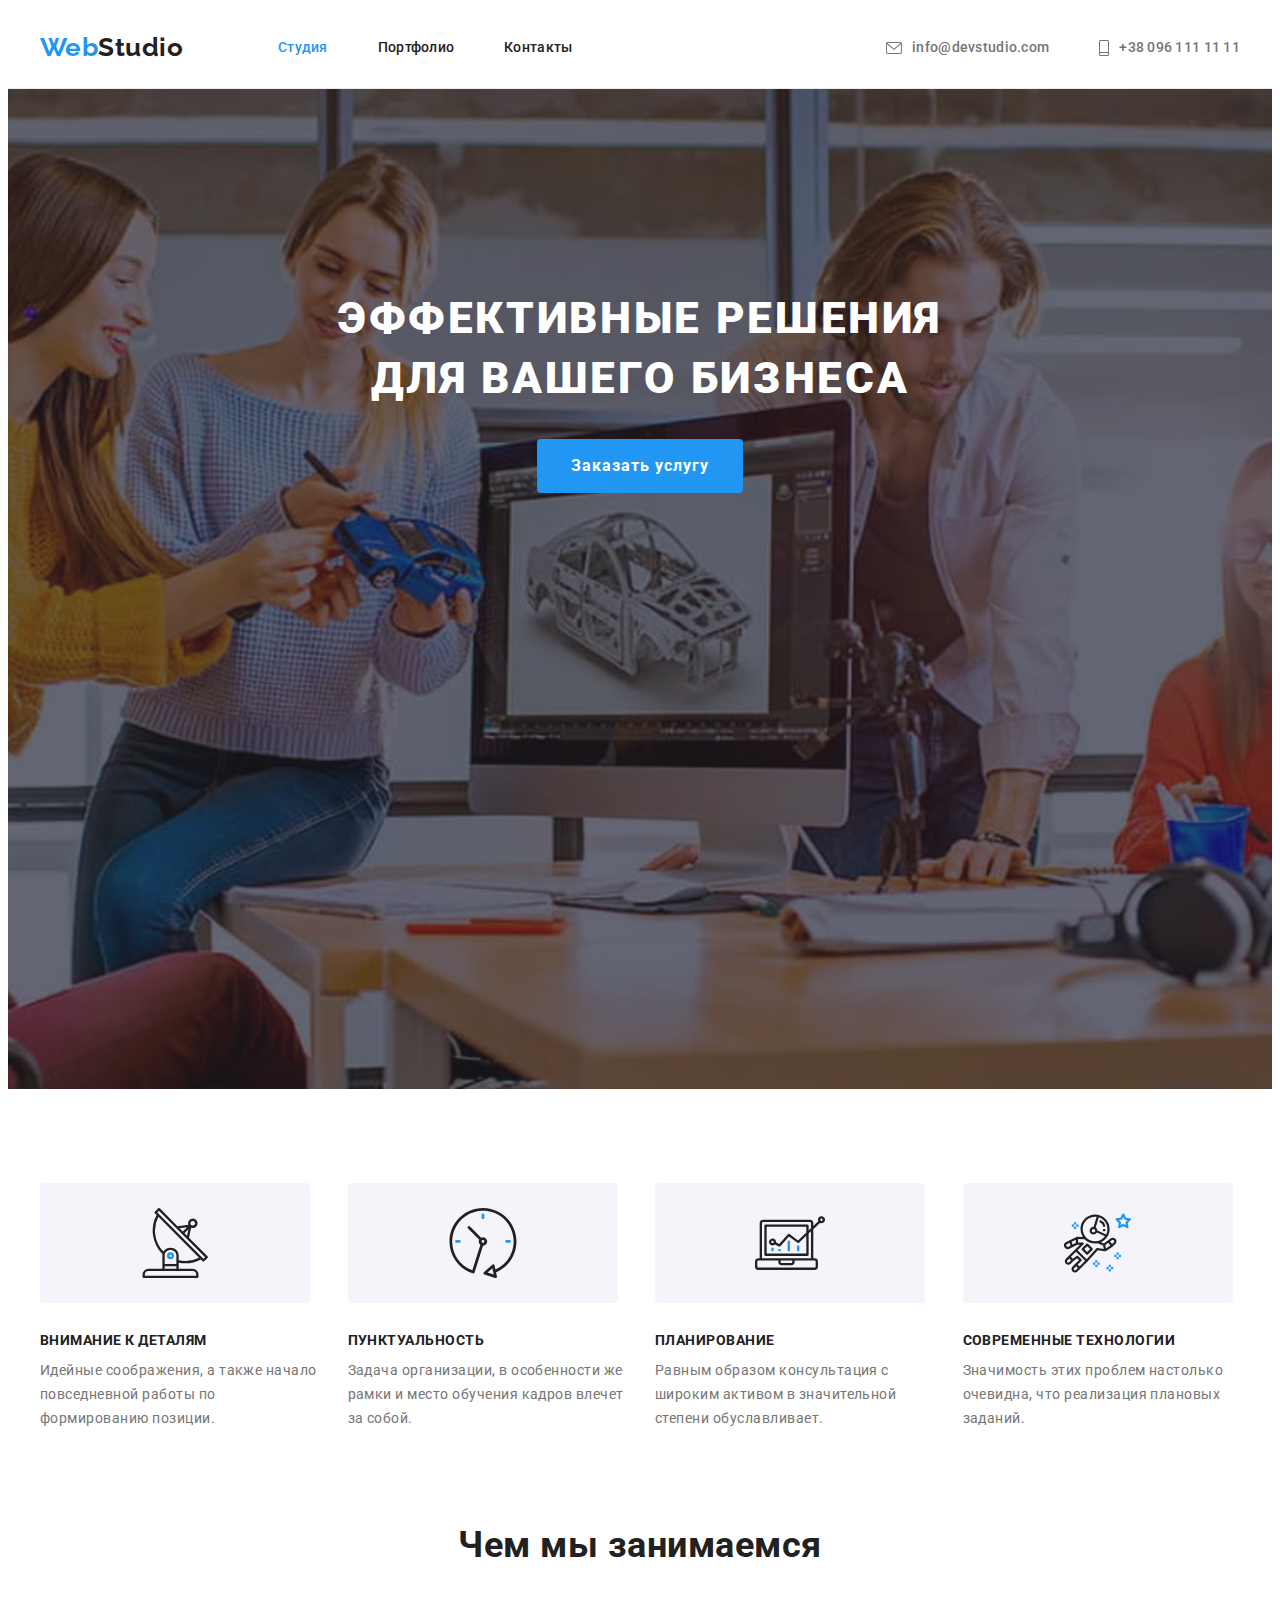
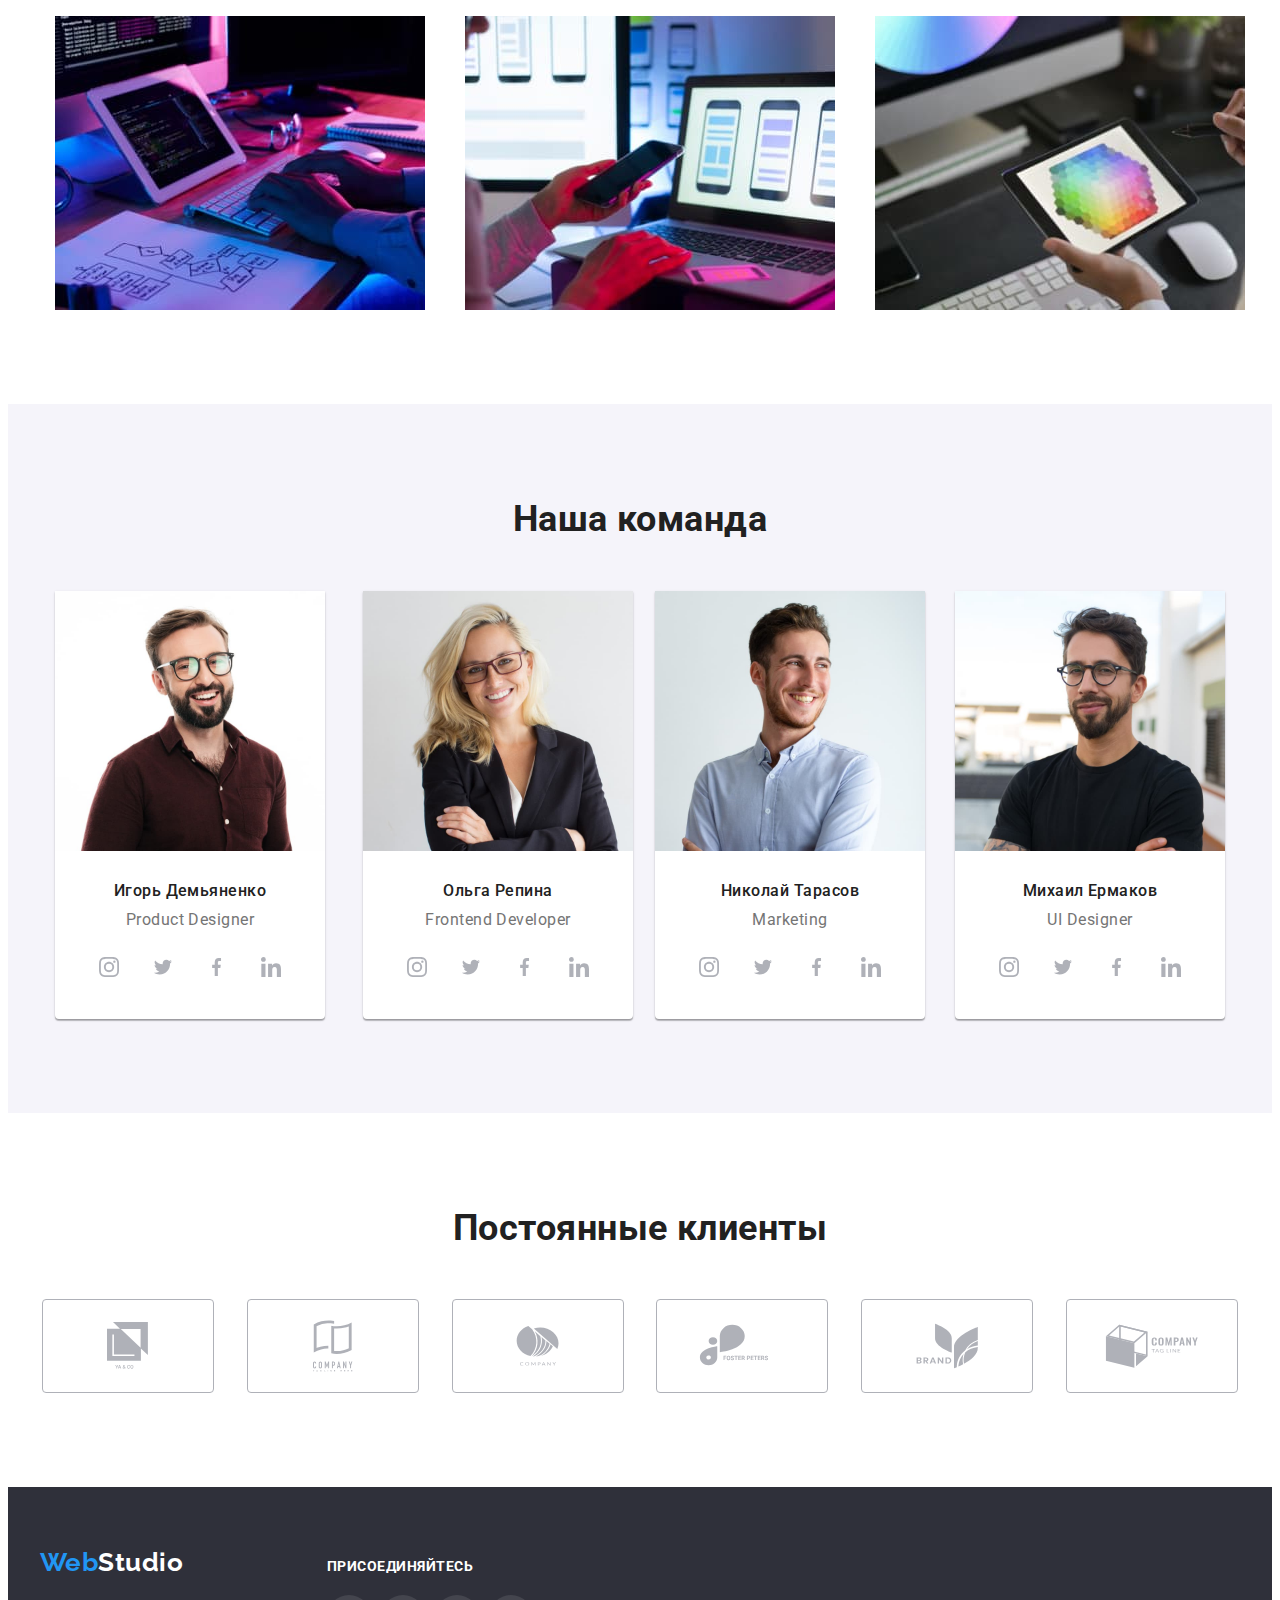
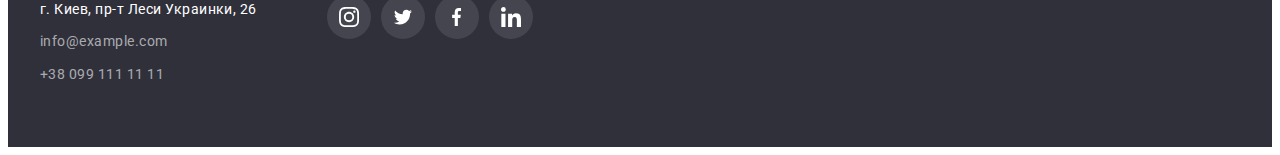
==== index.html @ 79547cd5 "добавлены файлы с предыдущей информацией" ====
<!DOCTYPE html>
<html lang="ru">
  <head>
    <meta charset="UTF-8" />
    <meta http-equiv="X-UA-Compatible" content="IE=edge" />
    <meta name="viewport" content="width=device-width, initial-scale=1.0" />
    <title>Студия</title>
    <link
      href="https://fonts.googleapis.com/css2?family=Raleway:wght@700&family=Roboto:wght@400;500;700;900&display=swap"
      rel="stylesheet"
    />
    <link
      rel="stylesheet"
      href="https://cdnjs.cloudflare.com/ajax/libs/modern-normalize/1.1.0/modern-normalize.min.css"
      integrity="sha512-wpPYUAdjBVSE4KJnH1VR1HeZfpl1ub8YT/NKx4PuQ5NmX2tKuGu6U/JRp5y+Y8XG2tV+wKQpNHVUX03MfMFn9Q=="
      crossorigin="anonymous"
      referrerpolicy="no-referrer"
    />
    <link rel="stylesheet" href="./css/styles.css" />
  </head>
  <body>
    <!--Шапка-->
    <header class="hat">
      <div class="container flex">
        <nav class="flex">
          <a class="hat-logo flex" href="./index.html"><span class="half">Web</span>Studio</a>
          <ul class="hat-list common">
            <li class="item">
              <a class="hat-link current" href="./index.html">Студия</a>
            </li>
            <li class="item">
              <a class="hat-link" href="./portfolio.html">Портфолио</a>
            </li>
            <li class="item">
              <a class="hat-link" href="">Контакты</a>
            </li>
          </ul>
        </nav>

        <ul class="hat-list common info">
          <li class="item">
            <a class="hat-contact" href="mailto:info@devstudio.com">
              <svg class="icon-mail" width="16px" height="12px">
                <use href="./images/sprite.svg#icon-mail"></use>
              </svg>
              info@devstudio.com
            </a>
          </li>
          <li class="item">
            <a class="hat-contact" href="tel:+380961111111">
              <svg class="icon-phone" width="10" height="16px">
                <use href="./images/sprite.svg#icon-phone"></use>
              </svg>
              +38 096 111 11 11
            </a>
          </li>
        </ul>
      </div>
    </header>

    <main>
      <!--Герой-->
      <section class="hiro">
        <h1 class="hiro-title">Эффективные решения для вашего бизнеса</h1>
        <button class="hiro-button" type="button">Заказать услугу</button>
      </section>

      <!--Секция преимуществ-->

      <section class="advantage">
        <div class="container">
          <h2 class="visually-hidden">Наши преимущества</h2>

          <ul class="advantage-list common">
            <li class="subtitle">
              <div class="common advantage-icon">
                <svg width="66px" height="70px">
                  <use class="antenna" href="./images/sprite.svg#icon-antenna"></use>
                </svg>
              </div>
              <h3 class="title">Внимание к деталям</h3>

              <p class="advantage-text">
                Идейные соображения, а также начало повседневной работы по формированию позиции.
              </p>
            </li>
            <li class="subtitle">
              <div class="common advantage-icon">
                <svg width="70px" height="70px">
                  <use class="clock" href="./images/sprite.svg#icon-clock"></use>
                </svg>
              </div>
              <h3 class="title">Пунктуальность</h3>

              <p class="advantage-text">
                Задача организации, в особенности же рамки и место обучения кадров влечет за собой.
              </p>
            </li>
            <li class="subtitle">
              <div class="common advantage-icon">
                <svg width="70px" height="70px">
                  <use class="computer" href="./images/sprite.svg#icon-computer"></use>
                </svg>
              </div>
              <h3 class="title">Планирование</h3>

              <p class="advantage-text">
                Равным образом консультация с широким активом в значительной степени обуславливает.
              </p>
            </li>
            <li class="subtitle">
              <div class="common advantage-icon">
                <svg width="67px" height="70px">
                  <use class="clock" href="./images/sprite.svg#icon-man"></use>
                </svg>
              </div>
              <h3 class="title">Современные технологии</h3>

              <p class="advantage-text">
                Значимость этих проблем настолько очевидна, что реализация плановых заданий.
              </p>
            </li>
          </ul>
        </div>
      </section>

      <!--примеры-->

      <section class="examples">
        <div class="container">
          <h2 class="examples-title">Чем мы занимаемся</h2>
          <ul class="examples-list common">
            <li class="subtitle">
              <a href=""><img src="./images/img.jpg" width="370" alt="написание программы" /></a>
            </li>
            <li class="subtitle">
              <a href=""
                ><img
                  src="./images/imgg.jpg"
                  width="370"
                  alt="изображение макетов телефонов на ноутбуке"
              /></a>
            </li>
            <li class="subtitle">
              <a href=""
                ><img src="./images/imggg.jpg" width="370" alt="выбор цветовой гаммы на планшете"
              /></a>
            </li>
          </ul>
        </div>
      </section>

      <!--Секция о нашей команде-->
      <section class="ourteam">
        <div class="container">
          <h2 class="ourteam-title">Наша команда</h2>
          <ul class="ourteam-list common">
            <li class="sub-one">
              <a href=""><img src="./images/nf.jpg" width="270" alt="Игорь Демьяненко" /></a>
              <div class="carts">
                <h3 class="title">Игорь Демьяненко</h3>
                <p class="text">Product Designer</p>
                <ul class="ourteam-icon common">
                  <li class="icon-list common">
                    <a class="icon-link common" href=""
                      ><svg class="icon-svg" width="20px" height="20px">
                        <use href="./images/sprite.svg#icon-instagram"></use></svg
                    ></a>
                  </li>
                  <li class="icon-list common">
                    <a class="icon-link common" href=""
                      ><svg class="icon-svg" width="20px" height="16.25px">
                        <use href="./images/sprite.svg#icon-twitter"></use></svg
                    ></a>
                  </li>
                  <li class="icon-list common">
                    <a class="icon-link common" href=""
                      ><svg class="icon-svg" width="10px" height="20px">
                        <use href="./images/sprite.svg#icon-facebook"></use></svg
                    ></a>
                  </li>
                  <li class="icon-list common">
                    <a class="icon-link common" href=""
                      ><svg class="icon-svg" width="20px" height="20px">
                        <use href="./images/sprite.svg#icon-linkedin"></use></svg
                    ></a>
                  </li>
                </ul>
              </div>
            </li>

            <li class="sub-two">
              <a href=""><img src="./images/no.jpg" width="270" alt="Ольга Репина" /></a>
              <div class="carts">
                <h3 class="title">Ольга Репина</h3>
                <p class="text">Frontend Developer</p>
                <ul class="ourteam-icon common">
                  <li class="icon-list common">
                    <a class="icon-link common" href=""
                      ><svg class="icon-svg" width="20px" height="20px">
                        <use href="./images/sprite.svg#icon-instagram"></use></svg
                    ></a>
                  </li>
                  <li class="icon-list common">
                    <a class="icon-link common" href=""
                      ><svg class="icon-svg" width="20px" height="16.25px">
                        <use href="./images/sprite.svg#icon-twitter"></use></svg
                    ></a>
                  </li>
                  <li class="icon-list common">
                    <a class="icon-link common" href=""
                      ><svg class="icon-svg" width="10px" height="20px">
                        <use href="./images/sprite.svg#icon-facebook"></use></svg
                    ></a>
                  </li>
                  <li class="icon-list common">
                    <a class="icon-link common" href=""
                      ><svg class="icon-svg" width="20px" height="20px">
                        <use href="./images/sprite.svg#icon-linkedin"></use></svg
                    ></a>
                  </li>
                </ul>
              </div>
            </li>

            <li class="sub-thri">
              <a href=""><img src="./images/nt.jpg" width="270" alt="Николай Тарасов" /></a>
              <div class="carts">
                <h3 class="title">Николай Тарасов</h3>
                <p class="text">Marketing</p>
                <ul class="ourteam-icon common">
                  <li class="icon-list common">
                    <a class="icon-link common" href=""
                      ><svg class="icon-svg" width="20px" height="20px">
                        <use href="./images/sprite.svg#icon-instagram"></use></svg
                    ></a>
                  </li>
                  <li class="icon-list common">
                    <a class="icon-link common" href=""
                      ><svg class="icon-svg" width="20px" height="16.25px">
                        <use href="./images/sprite.svg#icon-twitter"></use></svg
                    ></a>
                  </li>
                  <li class="icon-list common">
                    <a class="icon-link common" href=""
                      ><svg class="icon-svg" width="10px" height="20px">
                        <use href="./images/sprite.svg#icon-facebook"></use></svg
                    ></a>
                  </li>
                  <li class="icon-list common">
                    <a class="icon-link common" href=""
                      ><svg class="icon-svg" width="20px" height="20px">
                        <use href="./images/sprite.svg#icon-linkedin"></use></svg
                    ></a>
                  </li>
                </ul>
              </div>
            </li>

            <li class="sab-four">
              <a href=""><img src="./images/ntr.jpg" width="270" alt="Михаил Ермаков" /></a>
              <div class="carts">
                <h3 class="title">Михаил Ермаков</h3>
                <p class="text">UI Designer</p>
                <ul class="ourteam-icon common">
                  <li class="icon-list common">
                    <a class="icon-link common" href=""
                      ><svg class="icon-svg" width="20px" height="20px">
                        <use href="./images/sprite.svg#icon-instagram"></use></svg
                    ></a>
                  </li>
                  <li class="icon-list common">
                    <a class="icon-link common" href=""
                      ><svg class="icon-svg" width="20px" height="16.25px">
                        <use href="./images/sprite.svg#icon-twitter"></use></svg
                    ></a>
                  </li>
                  <li class="icon-list common">
                    <a class="icon-link common" href=""
                      ><svg class="icon-svg" width="10px" height="20px">
                        <use href="./images/sprite.svg#icon-facebook"></use></svg
                    ></a>
                  </li>
                  <li class="icon-list common">
                    <a class="icon-link common" href=""
                      ><svg class="icon-svg" width="20px" height="20px">
                        <use href="./images/sprite.svg#icon-linkedin"></use></svg
                    ></a>
                  </li>
                </ul>
              </div>
            </li>
          </ul>
        </div>
      </section>

      <!-- Постоянные клиенты -->

      <section class="clients">
        <div class="container">
          <h2 class="clients-title">Постоянные клиенты</h2>
          <ul class="clients-icon common">
            <li class="clients-list common">
              <a class="clients-link common" href="">
                <svg class="clients-svg" width="41px" height="47px">
                  <use href="./images/sprite.svg#icon-logo1"></use>
                </svg>
              </a>
            </li>
            <li class="clients-list common">
              <a class="clients-link common" href=""
                ><svg class="clients-svg" width="40px" height="52px">
                  <use href="./images/sprite.svg#icon-logo2"></use></svg
              ></a>
            </li>
            <li class="clients-list common">
              <a class="clients-link common" href=""
                ><svg class="clients-svg" width="43px" height="41px">
                  <use href="./images/sprite.svg#icon-logo3"></use></svg
              ></a>
            </li>
            <li class="clients-list common">
              <a class="clients-link common" href=""
                ><svg class="clients-svg" width="106px" height="60px">
                  <use href="./images/sprite.svg#icon-Logo4"></use></svg
              ></a>
            </li>
            <li class="clients-list common">
              <a class="clients-link common" href=""
                ><svg class="clients-svg" width="63px" height="46px">
                  <use href="./images/sprite.svg#icon-logo5"></use></svg
              ></a>
            </li>
            <li class="clients-list common">
              <a class="clients-link common" href=""
                ><svg class="clients-svg" width="94px" height="44px">
                  <use href="./images/sprite.svg#icon-logo6"></use></svg
              ></a>
            </li>
          </ul>
        </div>
      </section>
    </main>
    <!--Футер-->
    <footer class="cellar">
      <div class="container flex">
        <div>
          <a class="cellar-logo" href="./index.html"><span class="half">Web</span>Studio</a>
          <address class="user">
            г. Киев, пр-т Леси Украинки, 26 <br />
            <a class="user-mail" href="mailto:info@example.com">info@example.com</a>
            <a class="user-phone" href="tel:+380991111111">+38 099 111 11 11</a>
          </address>
        </div>
        <div class="act">
          <em class="act-title">присоединяйтесь</em>
          <ul class="act-list common">
            <li class="common act-items">
              <a class="act-link common" href=""
                ><svg width="20px" height="20px">
                  <use href="./images/sprite.svg#icon-instagram"></use></svg
              ></a>
            </li>
            <li class="common act-items">
              <a class="act-link common" href=""
                ><svg width="20px" height="16.25px">
                  <use href="./images/sprite.svg#icon-twitter"></use></svg
              ></a>
            </li>
            <li class="common act-items">
              <a class="act-link common" href=""
                ><svg width="10px" height="20px">
                  <use href="./images/sprite.svg#icon-facebook"></use></svg
              ></a>
            </li>
            <li class="common act-items">
              <a class="act-link common" href=""
                ><svg width="20px" height="20px">
                  <use href="./images/sprite.svg#icon-linkedin"></use></svg
              ></a>
            </li>
          </ul>
        </div>
      </div>
    </footer>
  </body>
</html>
---- css/styles.css ----
:root {
  --text-color: #757575;
  --titel-color: #212121;
  --activ-color: #2196f3;
  --header-bcg-color: #ffffff;
  --hiro-bcg-color: #2f303a;
  --team-bcg-color: #f5f4fa;
  --adress-color: rgba(255, 255, 255, 0.6);
  --header-border-color: #ececec;
  --portfolio-border-color: #eeeeee;
  --gradient: rgba(47, 48, 58, 0.4);
  --icon-color: #afb1b8;
}

/* common */

a:active,
a:focus,
button:focus,
button:active {
  outline: none;
}

.container {
  width: 1200px;
  padding-left: 15px;
  padding-right: 15px;
  margin: 0 auto;
}

body {
  color: var(--titel-color);
  background-color: var(--header-bcg-color);
  font-family: Roboto, sans-serif;
  letter-spacing: 0.03em;
}

img {
  max-width: 100%;
  display: block;
}

.common {
  list-style-type: none;
  padding-left: 0;
  margin-top: 0;
  margin-bottom: 0;

  display: flex;
  align-items: center;
  justify-content: center;
}

/* HEADER */

.hat-list .hat-link.current {
  color: var(--activ-color);
}

.hat {
  background-color: var(--header-bcg-color);
  border-bottom: 1px solid var(--header-border-color);
}

.half {
  color: var(--activ-color);
}

.hat-logo,
.cellar-logo {
  font-family: Raleway, sans-serif;
  font-weight: 700;
  font-size: 26px;
  line-height: 1.19;
  width: 145px;
}

.hat-logo {
  display: block;
  padding-top: 24px;
  padding-bottom: 25px;
  margin-right: 93px;
}

.hat-link,
.hat-logo {
  color: var(--titel-color);
  text-decoration: none;
}
.hat-link:hover,
.hat-link:focus,
.hat-logo:hover,
.hat-logo:focus,
.cellar-logo:hover,
.cellar-logo:focus {
  color: var(--activ-color);
}
.hat-contact {
  color: var(--text-color);

  text-decoration: none;
  font-style: normal;
}
.hat-contact:hover,
.hat-contact:focus {
  color: var(--activ-color);
}

.hat-list .hat-link,
.hat-list .hat-contact {
  display: inline-flex;
  padding-top: 32px;
  padding-bottom: 32px;
  align-items: center;
}

.hat-list {
  font-weight: 500;
  font-size: 14px;
  line-height: 1.14;
  letter-spacing: 0.02em;
}

.hat-list .item:not(:last-child) {
  margin-right: 50px;
}
.flex {
  display: flex;
  align-items: center;
}

.info {
  margin-left: auto;
}

/* hat-svg */

.icon-mail {
  margin-right: 10px;
  fill: currentColor;
}

.icon-phone {
  margin-right: 10px;
  fill: currentColor;
}

.hat-contact:hover,
.hat-contact:focus {
  color: var(--activ-color);
}

/* HIRO */

.visually-hidden {
  position: absolute;
  width: 1px;
  height: 1px;
  margin: -1px;
  border: 0;
  padding: 0;

  white-space: nowrap;
  clip-path: inset(100%);
  clip: rect(0 0 0 0);
  overflow: hidden;
}

.hiro,
.cellar {
  background-color: var(--hiro-bcg-color);
}

.hiro {
  text-align: center;
  padding-top: 200px;
  padding-bottom: 200px;

  height: 600px;
  max-width: 1600px;
  margin-left: auto;
  margin-right: auto;

  background-image: linear-gradient(var(--gradient), var(--gradient)), url(../images/hiro.jpg);
  background-repeat: no-repeat;
  background-size: cover;
  background-position: 50% 50%;
}

.hiro-title {
  color: var(--header-bcg-color);
  font-weight: 900;
  font-size: 44px;
  line-height: 1.36;
  letter-spacing: 0.06em;
  text-transform: uppercase;
  max-width: 696px;

  padding-bottom: 0px;
  margin-top: 0px;
  margin-bottom: 30px;

  margin-right: auto;
  margin-left: auto;
}
.hiro-button {
  color: var(--header-bcg-color);
  background-color: var(--activ-color);
  font-family: inherit;
  font-weight: 700;
  font-size: 16px;
  line-height: 1.9;
  text-align: center;

  border-color: transparent;
  align-items: center;
  letter-spacing: 0.06em;
  cursor: pointer;
  display: inline-block;

  min-width: 200px;
  padding: 10px 32px;
  border-radius: 4px;
}

.hiro-button:hover,
.hiro-button:focus {
  color: var(--activ-color);
  background-color: var(--header-bcg-color);
}

/* ADVANTAGE */

.advantage {
  padding-top: 94px;
  padding-bottom: 94px;
}
.title {
  color: var(--titel-color);
  font-weight: 700;
  font-size: 14px;
  line-height: 1.14;
  text-transform: uppercase;

  margin-top: 0;
  margin-bottom: 10px;
}
.advantage-text {
  color: var(--text-color);
  font-size: 14px;
  line-height: 1.7;

  margin: 0;
}
.advantage-list {
  margin-right: -30px;
}

.advantage-list > .subtitle {
  flex-basis: calc(100% / 4 - 30px);
  margin-right: 30px;
}

/* advantage-svg */

.advantage-icon {
  width: 270px;
  height: 120px;
  background-color: var(--team-bcg-color);
  margin-bottom: 30px;
  border-radius: 4px;
}

/* EXAMPLES */
.examples {
  padding-bottom: 94px;
}

.examples-title,
.ourteam-title,
.clients-title {
  color: var(--titel-color);
  font-weight: 700;
  font-size: 36px;
  line-height: 1.17;
  text-align: center;

  margin-top: 0;
  margin-bottom: 50px;
}

.examples-list {
  margin-right: -30px;
}

.examples-list > .subtitle {
  flex-basis: calc(100% / 3 - 30px);

  margin-right: 30px;
}

.examples-list > .subtitle:nth-child(3n) {
  margin-right: 0;
}

/*OURTEAM */

.ourteam {
  background-color: var(--team-bcg-color);
  padding-top: 94px;
  padding-bottom: 94px;
}

.ourteam-list .title {
  color: var(--titel-color);
  font-weight: 500;
  font-size: 16px;
  line-height: 1.19;

  text-transform: none;

  margin-bottom: 10px;
  margin-left: 0;
  margin-right: 0;
}
.ourteam-list .text {
  color: var(--text-color);
  font-size: 16px;
  line-height: 1.19;

  margin-top: 0;
  margin-bottom: 16px;
}

.carts {
  padding-top: 30px;
  padding-bottom: 30px;

  text-align: center;
}

.sub-two {
  margin-left: 38px;
  margin-right: 22px;
}

.sub-thri {
  margin-right: 30px;
}

/*border for our team card */

.ourteam-list > li {
  background: var(--header-bcg-color);
  box-shadow: 0px 1px 3px rgba(0, 0, 0, 0.12), 0px 1px 1px rgba(0, 0, 0, 0.14),
    0px 2px 1px rgba(0, 0, 0, 0.2);
  border-radius: 0px 0px 4px 4px;
}

/* ourteam-svg */

.icon-link {
  width: 44px;
  height: 44px;
  border-radius: 50%;
  fill: var(--icon-color);
}

.icon-list:not(:last-child) {
  margin-right: 10px;
}

.icon-link:hover,
.icon-link:focus {
  fill: var(--header-bcg-color);
  background-color: var(--activ-color);
}
/* CLIENTS  */

.clients-title {
  margin-bottom: 50px;
}

.clients {
  padding-top: 94px;
  padding-bottom: 94px;
}

.clients-link {
  width: 170px;
  height: 92px;
  border: 1px solid #afb1b8;
  border-radius: 4px;
  color: var(--icon-color);
}

.clients-svg {
  fill: currentColor;
}

.clients-link:hover,
.clients-link:focus {
  color: var(--activ-color);
  border-color: var(--activ-color);
}

.clients-icon {
  margin-right: -30px;
}

.clients-list {
  flex-basis: calc(100% / 6 - 30px);
  margin-right: 30px;
}

/* FOOTER */

.cellar {
  padding-top: 60px;
  padding-bottom: 60px;
}

.cellar-logo {
  color: var(--header-bcg-color);
  text-decoration: none;

  display: block;
  margin-bottom: 20px;
}

.user {
  color: var(--header-bcg-color);
  font-size: 14px;
  line-height: 1.7;
  font-style: normal;
}
.user-mail,
.user-phone {
  color: var(--adress-color);
  text-decoration: none;
  font-size: 14px;
  line-height: 1.7;
  font-style: normal;

  display: block;
}
.user-mail:hover,
.user-mail:focus,
.user-phone:hover,
.user-phone:focus {
  color: var(--activ-color);
}

.user-mail {
  margin-top: 9px;
  margin-bottom: 9px;
}

/* footer-svg*/

.act {
  margin-left: 70px;
  align-self: flex-start;
  padding-top: 12px;
}

.act-title {
  font-style: normal;
  font-weight: 700;
  font-size: 14px;
  line-height: 1.14;
  text-transform: uppercase;

  color: var(--header-bcg-color);

  display: block;
  margin-bottom: 20px;
}

.act-link {
  width: 44px;
  height: 44px;
  border-radius: 50%;
  color: var(--header-bcg-color);
  background-color: rgba(255, 255, 255, 0.1);
}

.act-items:not(:last-child) {
  margin-right: 10px;
}

.act-link svg {
  fill: currentColor;
}
.act-link:hover,
.act-link:focus {
  background-color: var(--activ-color);
}

/* PORTFOLIO */

.general-btn {
  color: var(--titel-color);
  background-color: var(--team-bcg-color);
  font-family: inherit;

  font-weight: 500;
  font-size: 16px;
  line-height: 1.6;
  letter-spacing: 0.03em;
  cursor: pointer;
  border-radius: 4px;
  border: transparent;

  padding: 6px 22px;
}

.general-btn:hover,
.general-btn:focus {
  color: var(--header-bcg-color);
  background-color: var(--activ-color);
  background: #2196f3;
  box-shadow: 0px 3px 1px rgba(0, 0, 0, 0.1), 0px 1px 2px rgba(0, 0, 0, 0.08),
    0px 2px 2px rgba(0, 0, 0, 0.12);
}

.general-list,
.general-items {
  list-style-type: none;

  padding-left: 0;
  margin-top: 0;
  margin-bottom: 0;
}

.general-link {
  text-decoration: none;
}

.general-cards:hover,
.general-cards:focus {
  border: 1px solid #eeeeee;
  box-shadow: 0px 1px 1px rgba(0, 0, 0, 0.12), 0px 4px 4px rgba(0, 0, 0, 0.06),
    1px 4px 6px rgba(0, 0, 0, 0.16);
}

.general-link .prewieu {
  padding: 20px 24px;
}

.general-title {
  color: var(--titel-color);
  font-weight: 700;
  font-size: 18px;
  line-height: 2;
  letter-spacing: 0.06em;

  margin-bottom: 0;
  margin-top: 0;
}

.general-text {
  color: var(--text-color);
  font-style: normal;
  font-size: 16px;
  line-height: 1.88;

  margin-top: 4px;
  margin-bottom: 0;
}

/*portfolio/ container */

.general {
  padding-top: 94px;
  padding-bottom: 94px;
}

.general-items li {
  background: var(--header-bcg-color);
  border: 1px solid var(--portfolio-border-color);
}

/*portfolio/ flex */
.general-list {
  display: flex;
  justify-content: center;
  margin-bottom: 50px;
}
.general-list li:not(:last-child) {
  margin-right: 8px;
}

.general-items {
  display: flex;
  flex-wrap: wrap;
  margin-right: -30px;
  margin-bottom: -30px;
}

.general-items li {
  flex-basis: calc(100% / 3 - 30px);
  margin-right: 30px;
  margin-bottom: 30px;
}
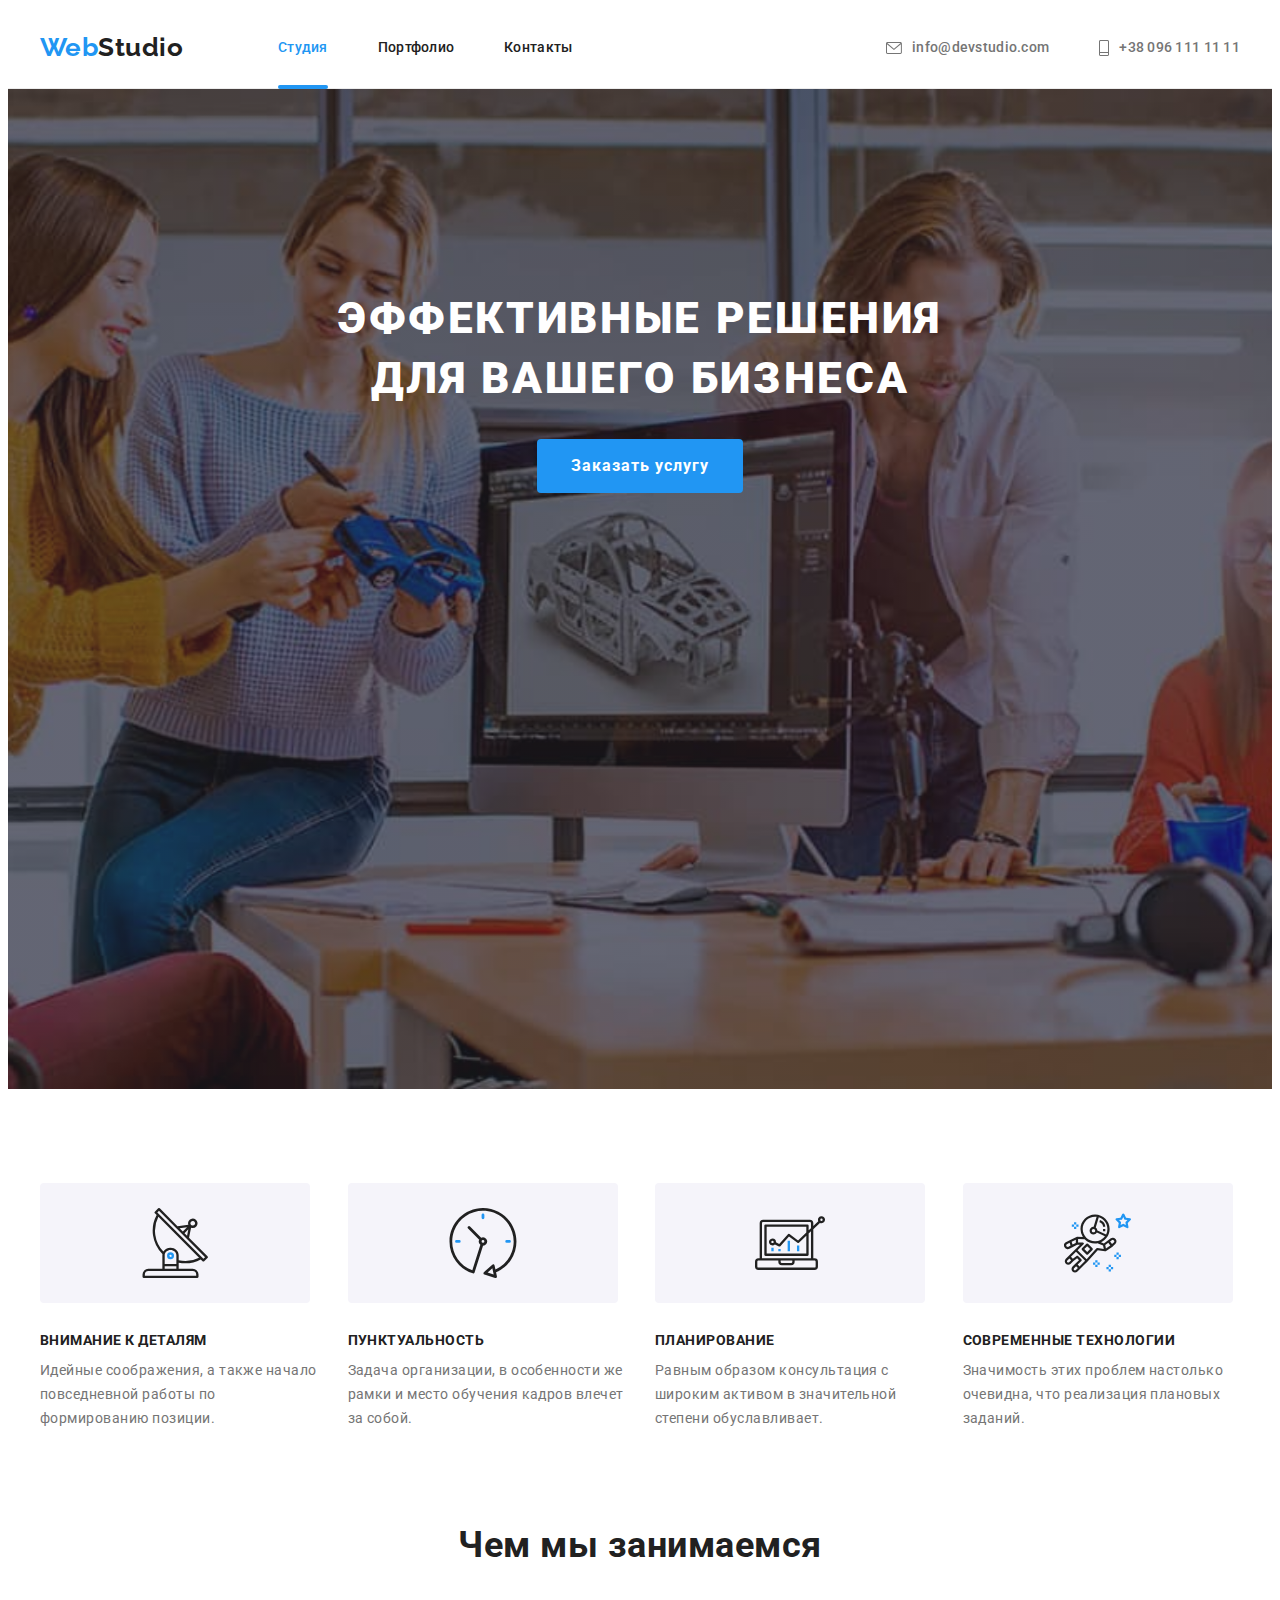
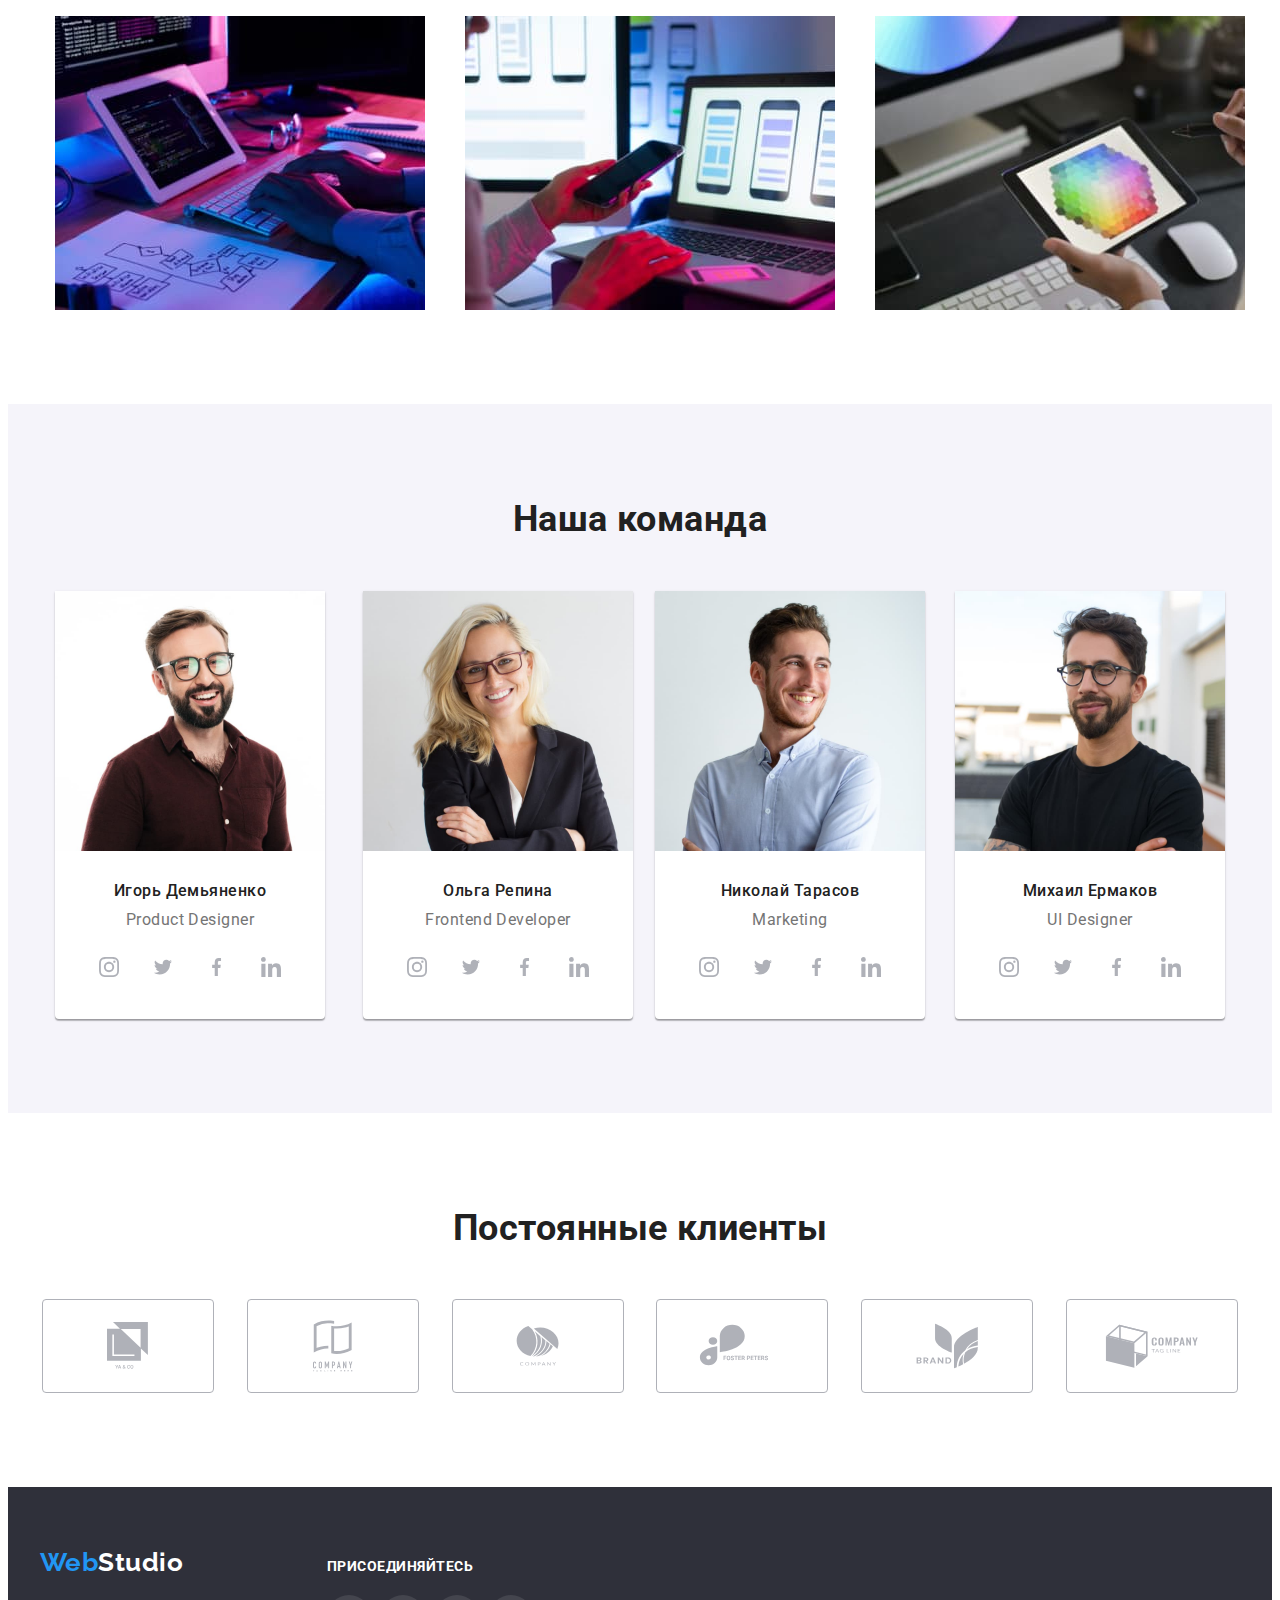
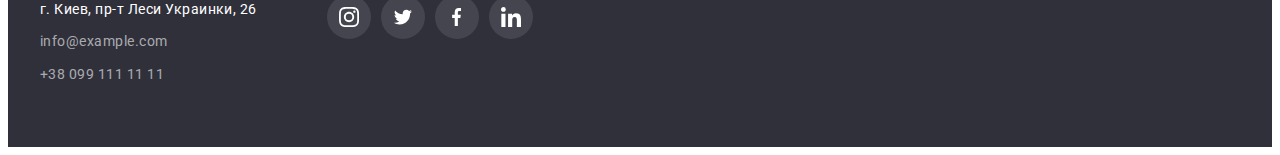
==== commit 905a1550: "добавлены эффекты в хедер" ====
--- a/index.html
+++ b/index.html
@@ -26,7 +26,10 @@
           <a class="hat-logo flex" href="./index.html"><span class="half">Web</span>Studio</a>
           <ul class="hat-list common">
             <li class="item">
-              <a class="hat-link current" href="./index.html">Студия</a>
+              <div class="current-box">
+                <a class="hat-link current" href="./index.html">Студия</a>
+                <div class="studio-current"></div>
+              </div>
             </li>
             <li class="item">
               <a class="hat-link" href="./portfolio.html">Портфолио</a>
@@ -347,7 +350,7 @@
         <div>
           <a class="cellar-logo" href="./index.html"><span class="half">Web</span>Studio</a>
           <address class="user">
-            г. Киев, пр-т Леси Украинки, 26 <br />
+            г. Киев, пр-т Леси Украинки, 26
             <a class="user-mail" href="mailto:info@example.com">info@example.com</a>
             <a class="user-phone" href="tel:+380991111111">+38 099 111 11 11</a>
           </address>
--- a/css/styles.css
+++ b/css/styles.css
@@ -53,7 +53,23 @@
 
 /* HEADER */
 
-.hat-list .hat-link.current {
+.current-box {
+  position: relative;
+}
+
+.studio-current {
+  position: absolute;
+  bottom: -1px;
+  right: 0;
+
+  width: 100%;
+  height: 4px;
+
+  background-color: var(--activ-color);
+  border-radius: 2px;
+}
+
+.hat-link.current {
   color: var(--activ-color);
 }
 
@@ -88,11 +104,7 @@
   text-decoration: none;
 }
 .hat-link:hover,
-.hat-link:focus,
-.hat-logo:hover,
-.hat-logo:focus,
-.cellar-logo:hover,
-.cellar-logo:focus {
+.hat-link:focus {
   color: var(--activ-color);
 }
 .hat-contact {
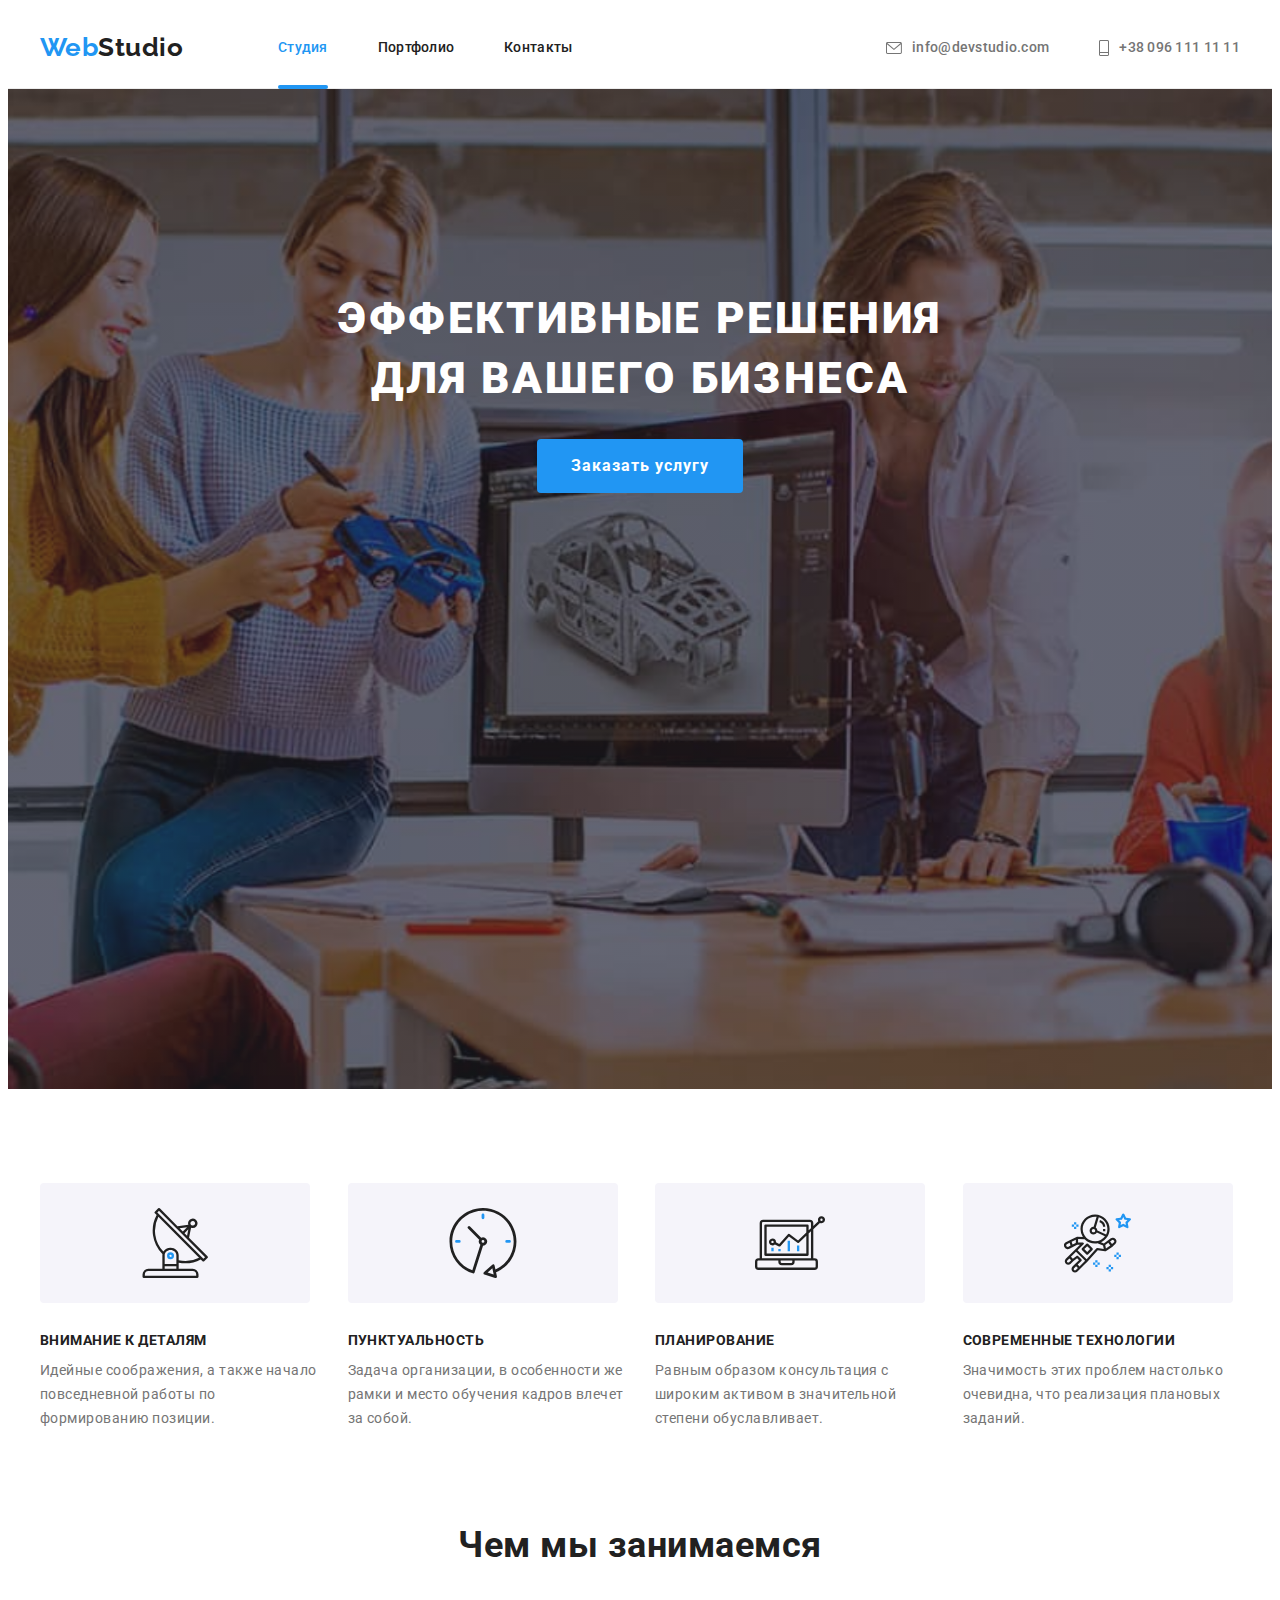
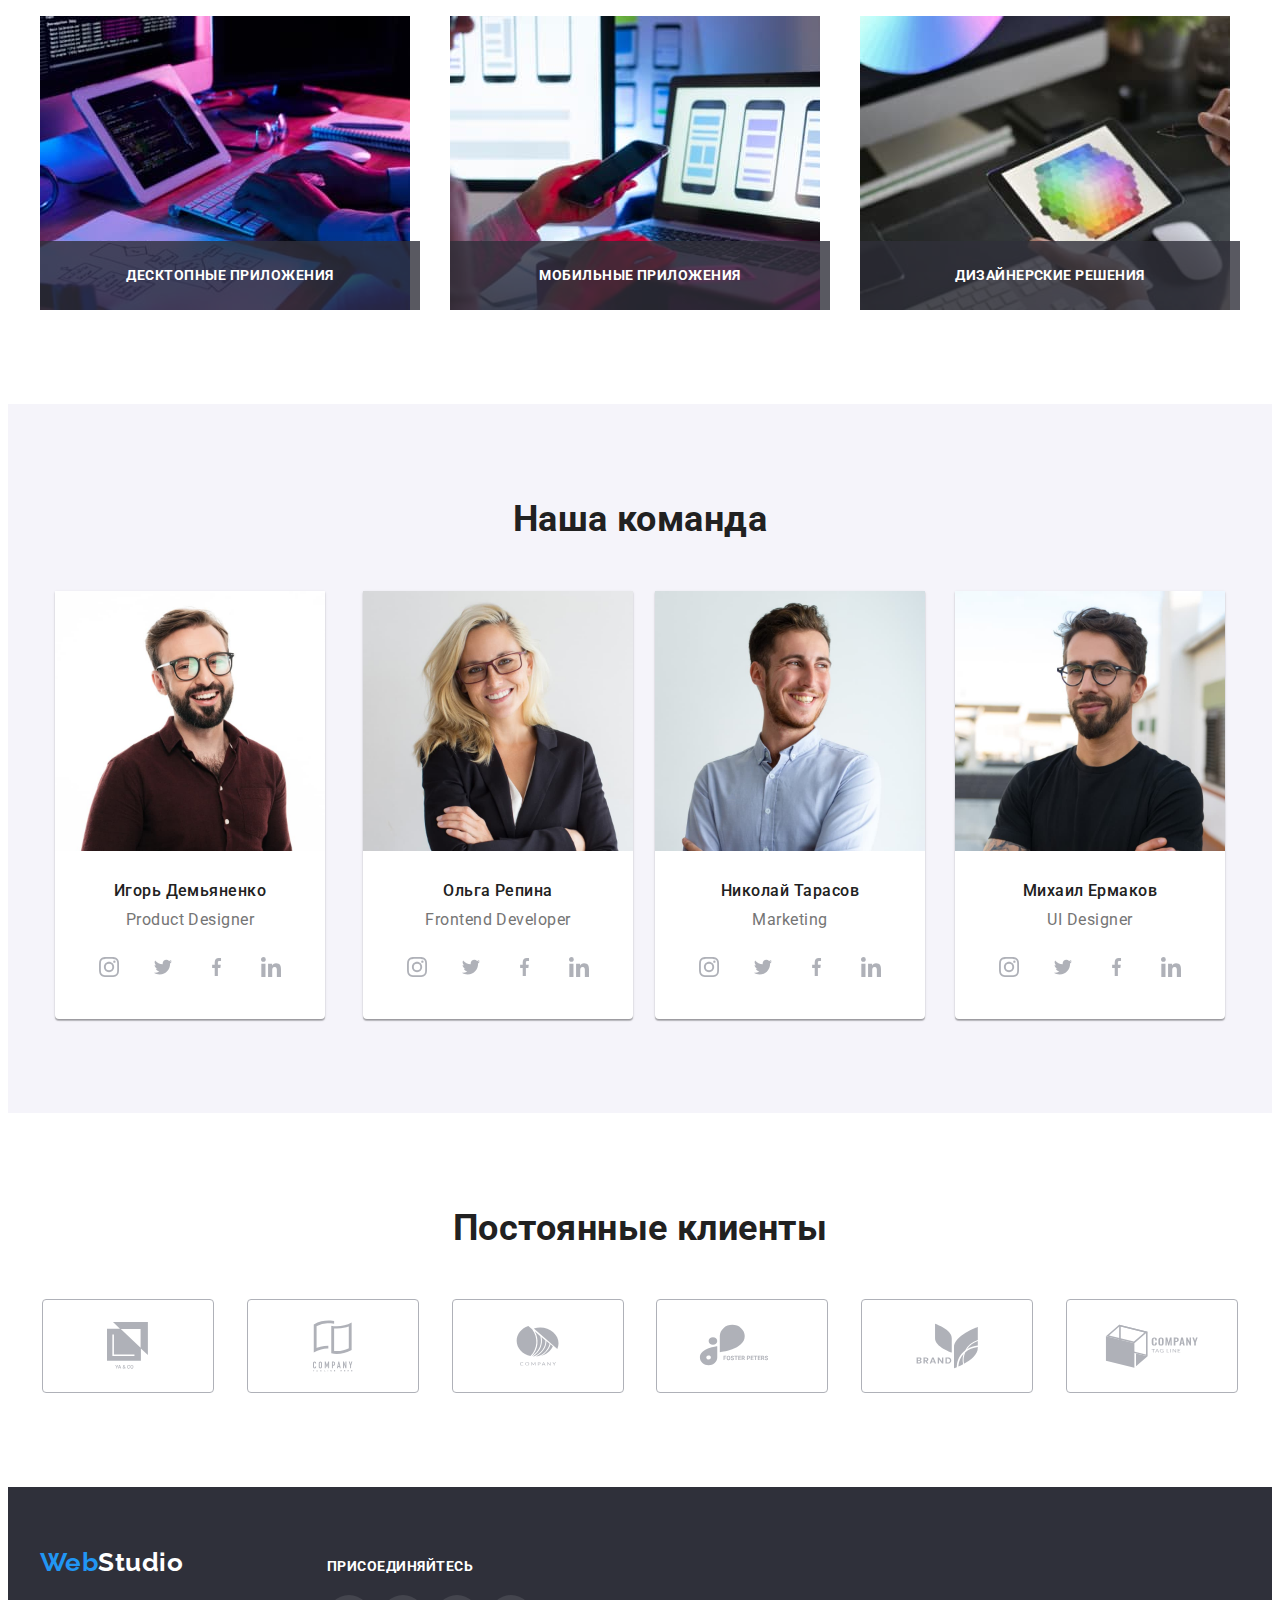
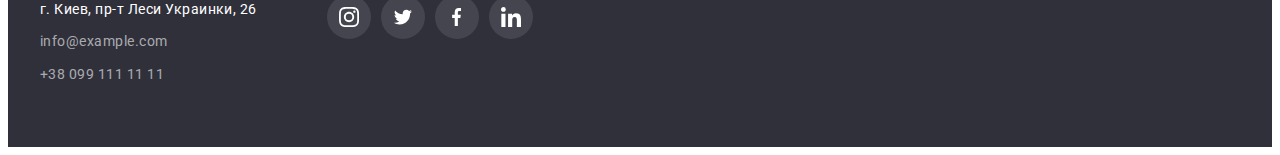
==== commit fd45a76c: "добавлено позиционирование в секцию о примерах работ" ====
--- a/index.html
+++ b/index.html
@@ -134,20 +134,36 @@
           <h2 class="examples-title">Чем мы занимаемся</h2>
           <ul class="examples-list common">
             <li class="subtitle">
-              <a href=""><img src="./images/img.jpg" width="370" alt="написание программы" /></a>
-            </li>
-            <li class="subtitle">
               <a href=""
-                ><img
-                  src="./images/imgg.jpg"
-                  width="370"
-                  alt="изображение макетов телефонов на ноутбуке"
-              /></a>
+                ><div class="examples-posision">
+                  <img src="./images/img.jpg" width="370" alt="написание программы" />
+                  <p class="examples-text">Десктопные приложения</p>
+                </div></a
+              >
             </li>
             <li class="subtitle">
               <a href=""
-                ><img src="./images/imggg.jpg" width="370" alt="выбор цветовой гаммы на планшете"
-              /></a>
+                ><div class="examples-posision">
+                  <img
+                    src="./images/imgg.jpg"
+                    width="370"
+                    alt="изображение макетов телефонов на ноутбуке"
+                  />
+                  <p class="examples-text">Мобильные приложения</p>
+                </div></a
+              >
+            </li>
+            <li class="subtitle">
+              <a href=""
+                ><div class="examples-posision">
+                  <img
+                    src="./images/imggg.jpg"
+                    width="370"
+                    alt="выбор цветовой гаммы на планшете"
+                  />
+                  <p class="examples-text">Дизайнерские решения</p>
+                </div></a
+              >
             </li>
           </ul>
         </div>
--- a/css/styles.css
+++ b/css/styles.css
@@ -9,6 +9,7 @@
   --header-border-color: #ececec;
   --portfolio-border-color: #eeeeee;
   --gradient: rgba(47, 48, 58, 0.4);
+  --examples-position-color: rgba(47, 48, 58, 0.8);
   --icon-color: #afb1b8;
 }
 
@@ -311,9 +312,40 @@
   margin-right: 30px;
 }
 
-.examples-list > .subtitle:nth-child(3n) {
-  margin-right: 0;
-}
+/* examples-posision */
+
+.examples-posision {
+  position: relative;
+}
+
+.examples-text {
+  position: absolute;
+  bottom: 0;
+  text-align: center;
+
+  width: 100%;
+
+  margin: 0;
+  padding-top: 27px;
+  padding-bottom: 27px;
+
+  font-weight: 700;
+  font-size: 14px;
+  line-height: 1.14;
+  text-transform: uppercase;
+
+  color: var(--header-bcg-color);
+  background-color: var(--examples-position-color);
+}
+
+/* .examples-posision::before {
+  content: ' ';
+  position: absolute;
+  bottom: 0;
+  width: 370px;
+  height: 70px;
+  background-color: var(--examples-position-color);
+} */
 
 /*OURTEAM */
 
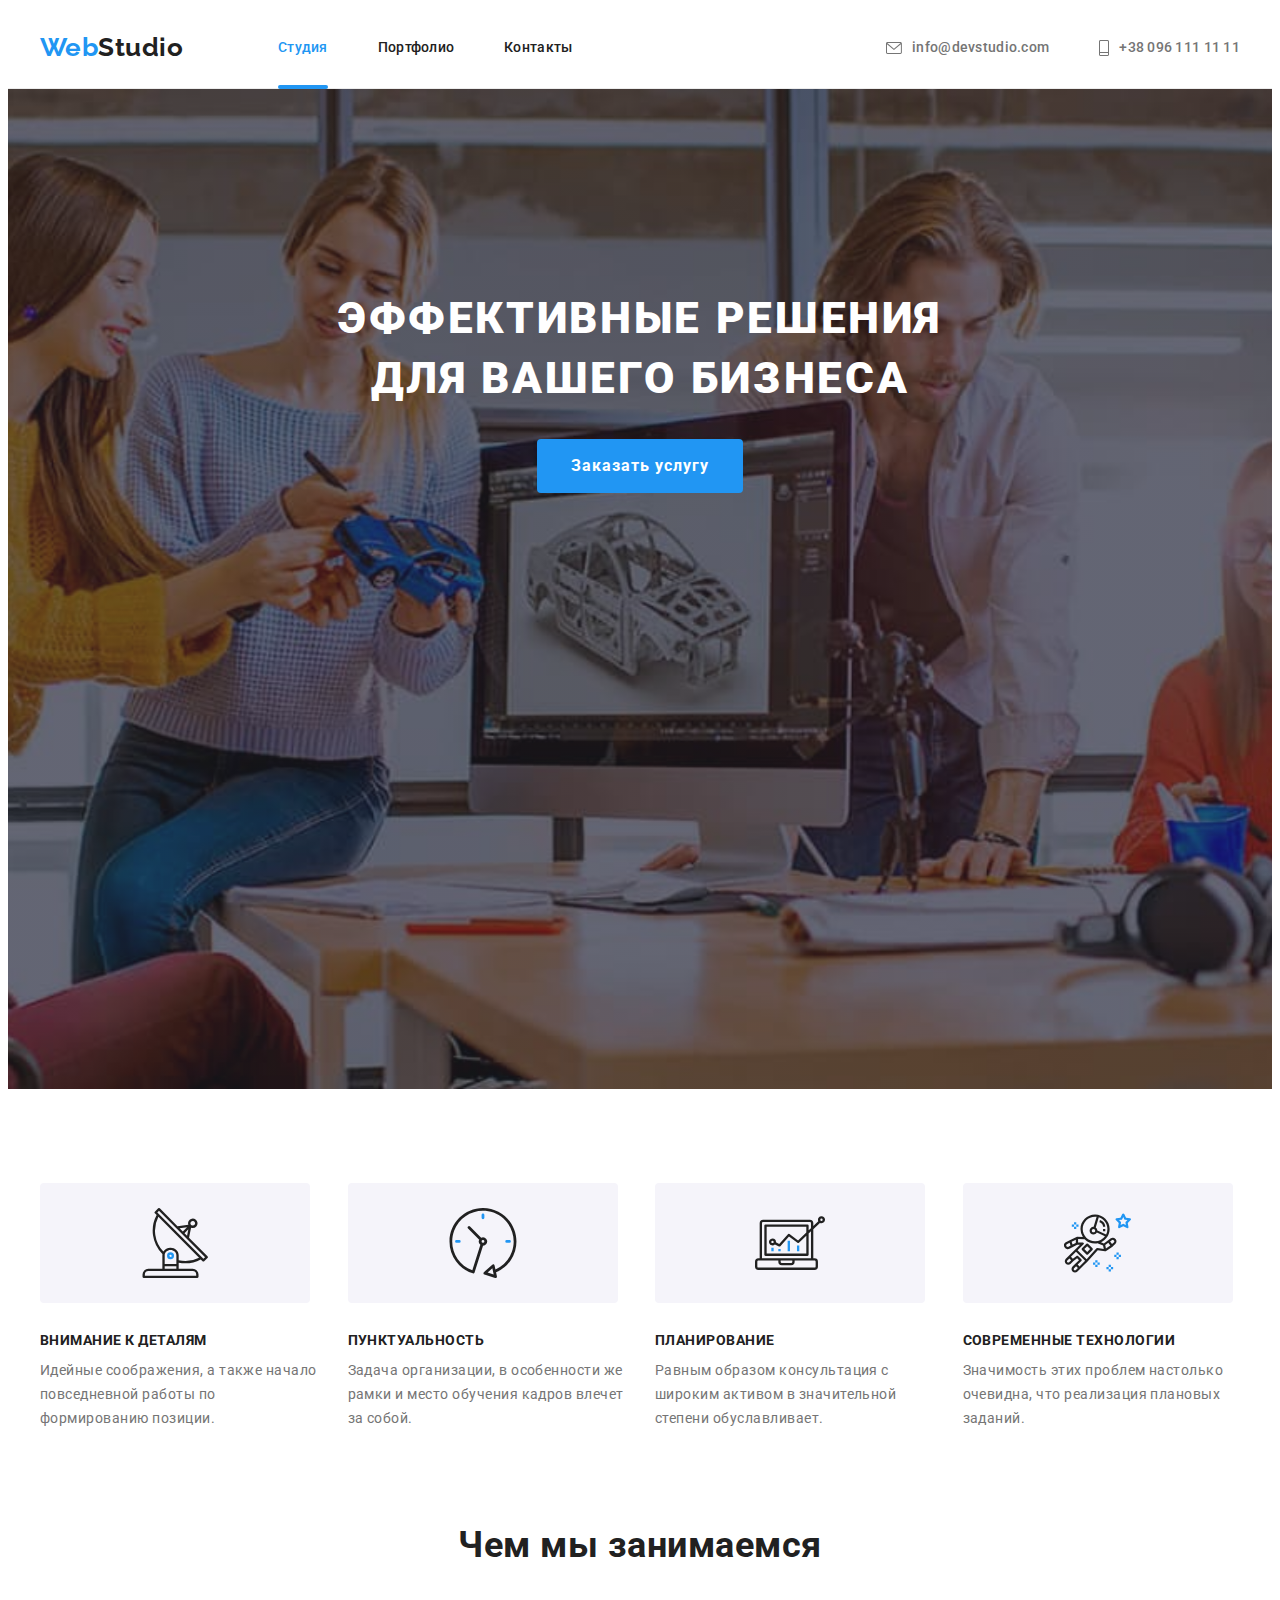
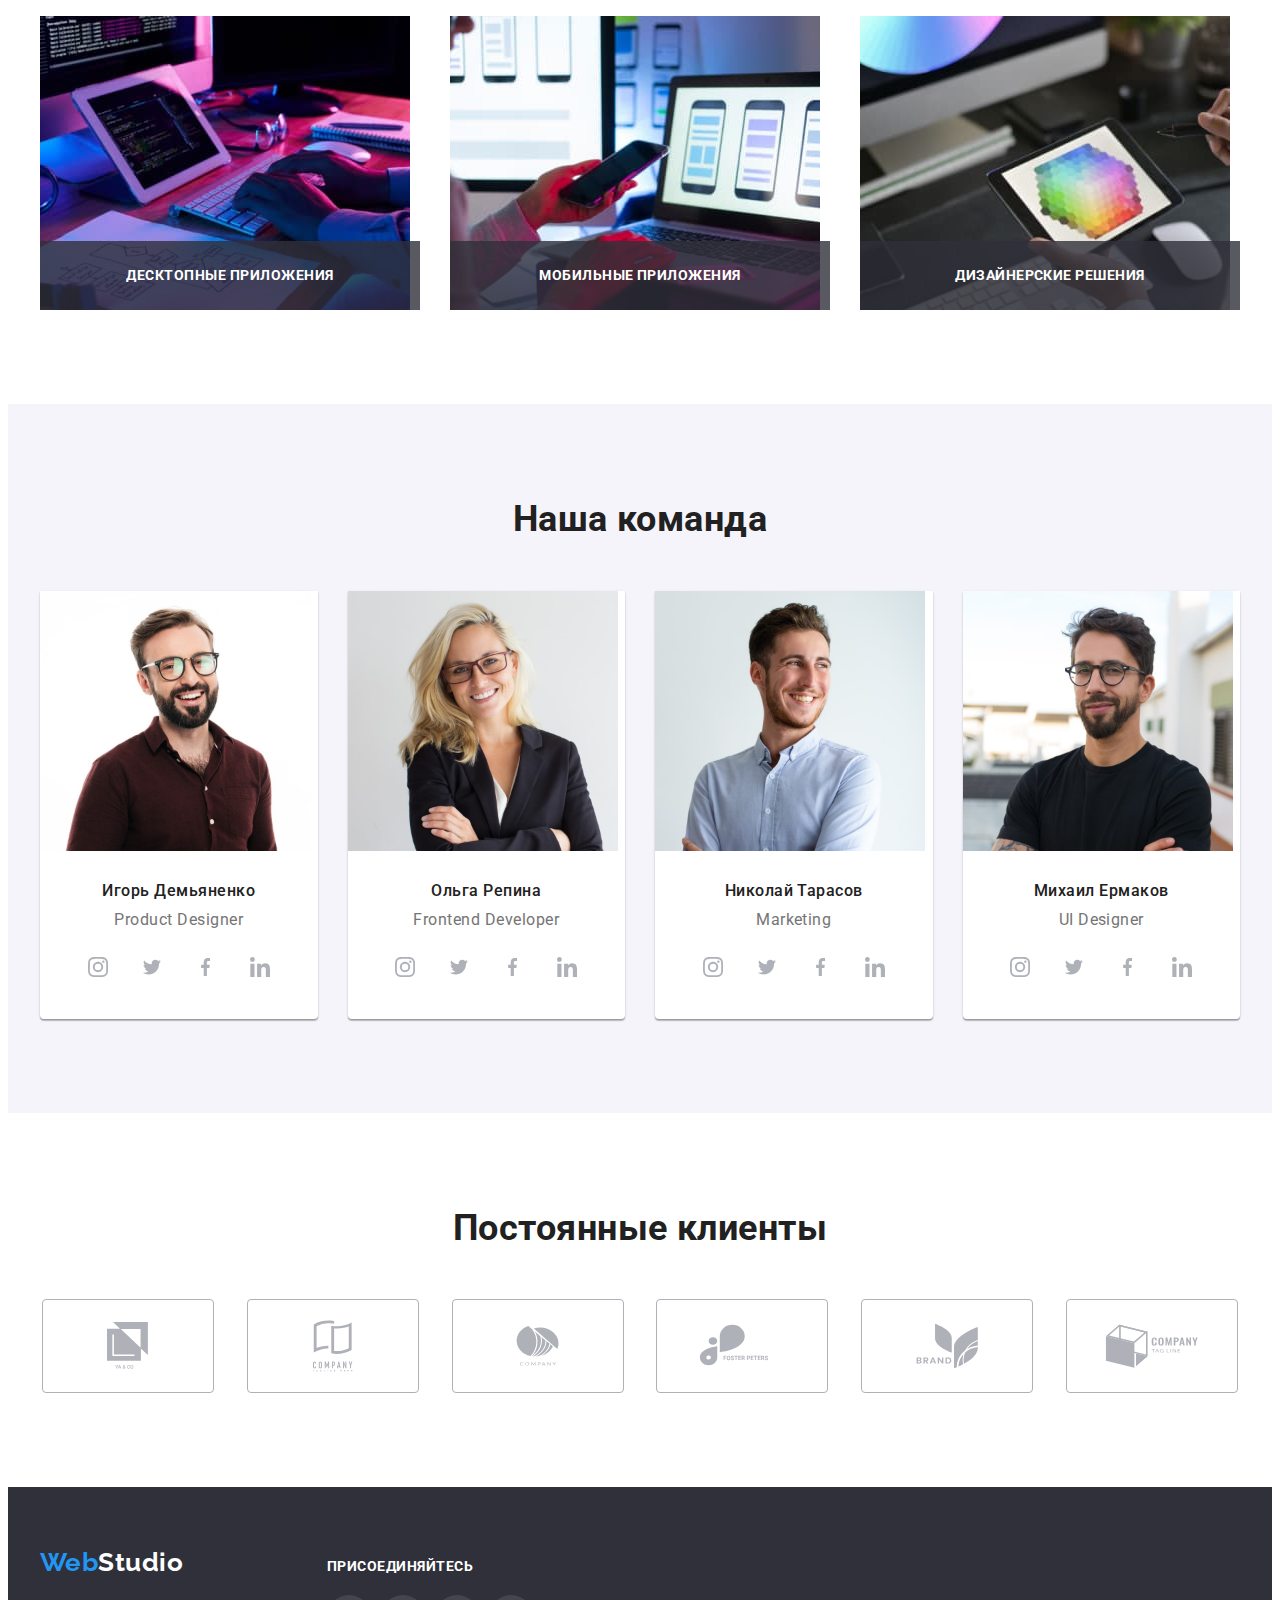
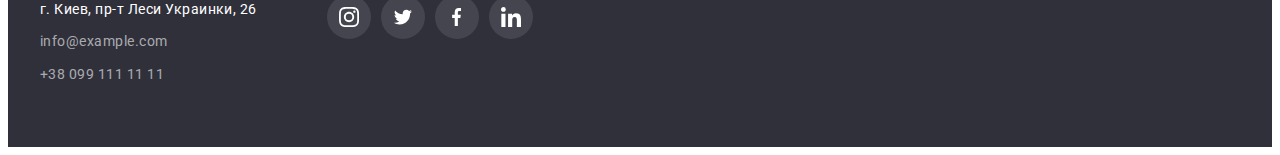
==== commit 15cf1a63: "реанимированы эффекты ховер и фокус" ====
--- a/index.html
+++ b/index.html
@@ -26,10 +26,7 @@
           <a class="hat-logo flex" href="./index.html"><span class="half">Web</span>Studio</a>
           <ul class="hat-list common">
             <li class="item">
-              <div class="current-box">
-                <a class="hat-link current" href="./index.html">Студия</a>
-                <div class="studio-current"></div>
-              </div>
+              <a class="hat-link current" href="./index.html">Студия</a>
             </li>
             <li class="item">
               <a class="hat-link" href="./portfolio.html">Портфолио</a>
@@ -65,7 +62,7 @@
       <!--Герой-->
       <section class="hiro">
         <h1 class="hiro-title">Эффективные решения для вашего бизнеса</h1>
-        <button class="hiro-button" type="button">Заказать услугу</button>
+        <button class="hiro-button" data-modal-open type="button">Заказать услугу</button>
       </section>
 
       <!--Секция преимуществ-->
@@ -174,7 +171,7 @@
         <div class="container">
           <h2 class="ourteam-title">Наша команда</h2>
           <ul class="ourteam-list common">
-            <li class="sub-one">
+            <li class="ourteam-item">
               <a href=""><img src="./images/nf.jpg" width="270" alt="Игорь Демьяненко" /></a>
               <div class="carts">
                 <h3 class="title">Игорь Демьяненко</h3>
@@ -208,7 +205,7 @@
               </div>
             </li>
 
-            <li class="sub-two">
+            <li class="ourteam-item">
               <a href=""><img src="./images/no.jpg" width="270" alt="Ольга Репина" /></a>
               <div class="carts">
                 <h3 class="title">Ольга Репина</h3>
@@ -242,7 +239,7 @@
               </div>
             </li>
 
-            <li class="sub-thri">
+            <li class="ourteam-item">
               <a href=""><img src="./images/nt.jpg" width="270" alt="Николай Тарасов" /></a>
               <div class="carts">
                 <h3 class="title">Николай Тарасов</h3>
@@ -276,7 +273,7 @@
               </div>
             </li>
 
-            <li class="sab-four">
+            <li class="ourteam-item">
               <a href=""><img src="./images/ntr.jpg" width="270" alt="Михаил Ермаков" /></a>
               <div class="carts">
                 <h3 class="title">Михаил Ермаков</h3>
@@ -402,5 +399,18 @@
         </div>
       </div>
     </footer>
+
+    <!-- modal -->
+
+    <div class="backdrop is-hidden" data-modal>
+      <div class="modal">
+        <button class="modal-btn" type="button" data-modal-close>
+          <svg width="11" height="11">
+            <use href="./images/sprite.svg#icon-Vector"></use>
+          </svg>
+        </button>
+      </div>
+    </div>
+    <script src="./js/modal.js"></script>
   </body>
 </html>
--- a/css/styles.css
+++ b/css/styles.css
@@ -11,6 +11,7 @@
   --gradient: rgba(47, 48, 58, 0.4);
   --examples-position-color: rgba(47, 48, 58, 0.8);
   --icon-color: #afb1b8;
+  --backdrop-color: rgba(0, 0, 0, 0.2);
 }
 
 /* common */
@@ -52,17 +53,81 @@
   justify-content: center;
 }
 
+/* MODAL */
+
+.backdrop {
+  position: fixed;
+  top: 0;
+  left: 0;
+  width: 100%;
+  height: 100%;
+
+  background-color: var(--backdrop-color);
+
+  transition: transform 250ms cubic-bezier(0.4, 0, 0.2, 1), 250ms cubic-bezier(0.4, 0, 0.2, 1),
+    opacity 250ms cubic-bezier(0.4, 0, 0.2, 1);
+}
+
+.modal {
+  position: absolute;
+  top: 50%;
+  left: 50%;
+  transform: translate(-50%, -50%);
+
+  min-width: 528px;
+  min-height: 581px;
+  padding: 15px;
+
+  background-color: var(--header-bcg-color);
+  box-shadow: 0px 1px 3px rgba(0, 0, 0, 0.12), 0px 1px 1px rgba(0, 0, 0, 0.14),
+    0px 2px 1px rgba(0, 0, 0, 0.2);
+  border-radius: 4px;
+}
+
+.backdrop.is-hidden {
+  pointer-events: none;
+  opacity: 0;
+  visibility: hidden;
+  transform: scale(2);
+}
+
+.modal-btn {
+  display: block;
+  position: absolute;
+  top: 8px;
+  right: 8px;
+
+  width: 30px;
+  height: 30px;
+  padding: 0;
+  margin: 0;
+
+  background-color: var(--header-bcg-color);
+  border: 1px solid rgba(0, 0, 0, 0.1);
+  border-radius: 50%;
+}
+
+.modal-btn > svg {
+  fill: currentColor;
+}
+
+.modal-btn:hover,
+.modal-btn:focus {
+  color: var(--activ-color);
+}
+
 /* HEADER */
 
-.current-box {
+.current {
   position: relative;
 }
 
-.studio-current {
+.current::after {
   position: absolute;
+  display: block;
   bottom: -1px;
-  right: 0;
-
+
+  content: ' ';
   width: 100%;
   height: 4px;
 
@@ -104,6 +169,7 @@
   color: var(--titel-color);
   text-decoration: none;
 }
+
 .hat-link:hover,
 .hat-link:focus {
   color: var(--activ-color);
@@ -125,6 +191,8 @@
   padding-top: 32px;
   padding-bottom: 32px;
   align-items: center;
+
+  transition: color 250ms cubic-bezier(0.4, 0, 0.2, 1);
 }
 
 .hat-list {
@@ -156,11 +224,6 @@
 .icon-phone {
   margin-right: 10px;
   fill: currentColor;
-}
-
-.hat-contact:hover,
-.hat-contact:focus {
-  color: var(--activ-color);
 }
 
 /* HIRO */
@@ -234,6 +297,8 @@
   min-width: 200px;
   padding: 10px 32px;
   border-radius: 4px;
+  transition: color 250ms cubic-bezier(0.4, 0, 0.2, 1),
+    background-color 250ms cubic-bezier(0.4, 0, 0.2, 1);
 }
 
 .hiro-button:hover,
@@ -338,15 +403,6 @@
   background-color: var(--examples-position-color);
 }
 
-/* .examples-posision::before {
-  content: ' ';
-  position: absolute;
-  bottom: 0;
-  width: 370px;
-  height: 70px;
-  background-color: var(--examples-position-color);
-} */
-
 /*OURTEAM */
 
 .ourteam {
@@ -383,12 +439,13 @@
   text-align: center;
 }
 
-.sub-two {
-  margin-left: 38px;
-  margin-right: 22px;
-}
-
-.sub-thri {
+.ourteam-list {
+  margin-right: -30px;
+}
+
+.ourteam-item {
+  flex-basis: calc(100% / 4 - 30px);
+
   margin-right: 30px;
 }
 
@@ -408,6 +465,9 @@
   height: 44px;
   border-radius: 50%;
   fill: var(--icon-color);
+
+  transition: fill 250ms cubic-bezier(0.4, 0, 0.2, 1),
+    background-color 250ms cubic-bezier(0.4, 0, 0.2, 1);
 }
 
 .icon-list:not(:last-child) {
@@ -436,6 +496,9 @@
   border: 1px solid #afb1b8;
   border-radius: 4px;
   color: var(--icon-color);
+
+  transition: color 250ms cubic-bezier(0.4, 0, 0.2, 1),
+    border-color 250ms cubic-bezier(0.4, 0, 0.2, 1);
 }
 
 .clients-svg {
@@ -487,6 +550,8 @@
   font-style: normal;
 
   display: block;
+
+  transition: color 250ms cubic-bezier(0.4, 0, 0.2, 1);
 }
 .user-mail:hover,
 .user-mail:focus,
@@ -527,6 +592,8 @@
   border-radius: 50%;
   color: var(--header-bcg-color);
   background-color: rgba(255, 255, 255, 0.1);
+
+  transition: background-color 250ms cubic-bezier(0.4, 0, 0.2, 1);
 }
 
 .act-items:not(:last-child) {
@@ -542,6 +609,11 @@
 }
 
 /* PORTFOLIO */
+
+.general {
+  padding-top: 94px;
+  padding-bottom: 94px;
+}
 
 .general-btn {
   color: var(--titel-color);
@@ -557,13 +629,16 @@
   border: transparent;
 
   padding: 6px 22px;
+
+  transition: color 250ms cubic-bezier(0.4, 0, 0.2, 1),
+    background-color 250ms cubic-bezier(0.4, 0, 0.2, 1),
+    box-shadow 250ms cubic-bezier(0.4, 0, 0.2, 1);
 }
 
 .general-btn:hover,
 .general-btn:focus {
   color: var(--header-bcg-color);
   background-color: var(--activ-color);
-  background: #2196f3;
   box-shadow: 0px 3px 1px rgba(0, 0, 0, 0.1), 0px 1px 2px rgba(0, 0, 0, 0.08),
     0px 2px 2px rgba(0, 0, 0, 0.12);
 }
@@ -581,15 +656,25 @@
   text-decoration: none;
 }
 
+.general-cards {
+  transition: box-shadow 250ms cubic-bezier(0.4, 0, 0.2, 1);
+}
+
 .general-cards:hover,
 .general-cards:focus {
-  border: 1px solid #eeeeee;
   box-shadow: 0px 1px 1px rgba(0, 0, 0, 0.12), 0px 4px 4px rgba(0, 0, 0, 0.06),
     1px 4px 6px rgba(0, 0, 0, 0.16);
 }
 
 .general-link .prewieu {
   padding: 20px 24px;
+  border-bottom: 1px solid var(--portfolio-border-color);
+  border-left: 1px solid var(--portfolio-border-color);
+  border-right: 1px solid var(--portfolio-border-color);
+}
+
+.general-items li {
+  background: var(--header-bcg-color);
 }
 
 .general-title {
@@ -613,18 +698,6 @@
   margin-bottom: 0;
 }
 
-/*portfolio/ container */
-
-.general {
-  padding-top: 94px;
-  padding-bottom: 94px;
-}
-
-.general-items li {
-  background: var(--header-bcg-color);
-  border: 1px solid var(--portfolio-border-color);
-}
-
 /*portfolio/ flex */
 .general-list {
   display: flex;
@@ -647,3 +720,32 @@
   margin-right: 30px;
   margin-bottom: 30px;
 }
+
+/* portfolio-hidden-container */
+
+.hidden-info {
+  position: absolute;
+  top: 100%;
+
+  margin: 0;
+  padding: 63px 24px;
+
+  font-weight: 400;
+  font-size: 18px;
+  line-height: 1.6;
+
+  background: rgba(33, 150, 243, 0.9);
+  color: var(--header-bcg-color);
+
+  transition: transform 250ms cubic-bezier(0.4, 0, 0.2, 1);
+}
+
+.general-cards:hover .hidden-info,
+.general-cards:focus .hidden-info {
+  transform: translateY(-100%);
+}
+
+.hidden-container {
+  position: relative;
+  overflow: hidden;
+}
